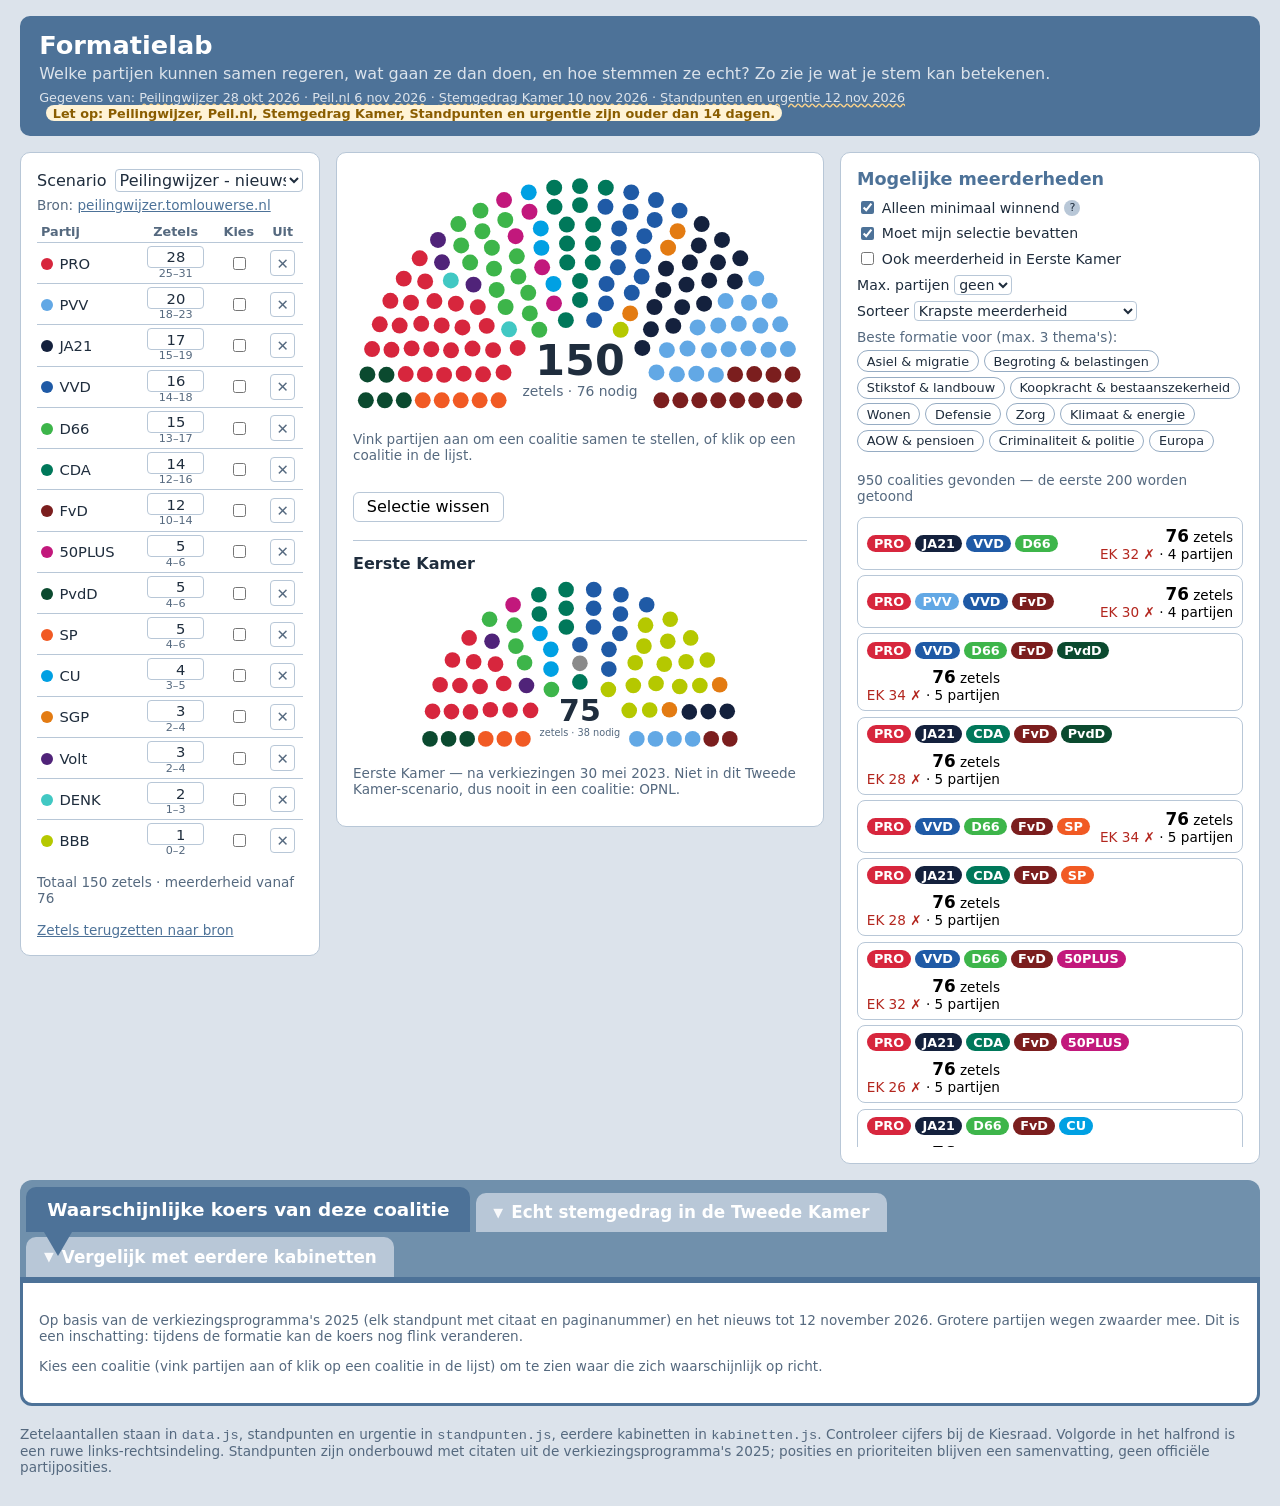
==== index.html @ 72b6d00f "Alle 11 thema's onderbouwd met citaten uit de verkiezingsprogramma's 2025 176 standpunten (16 partij" ====
<!DOCTYPE html>
<html lang="nl">
<head>
  <meta charset="utf-8">
  <meta name="viewport" content="width=device-width, initial-scale=1">
  <title>Formatielab</title>
  <link rel="stylesheet" href="style.css">
</head>
<body>
  <header>
    <h1>Formatielab</h1>
    <p class="sub">Welke partijen kunnen samen regeren, wat gaan ze dan doen, en hoe stemmen ze echt? Zo zie je wat je stem kan betekenen.</p>
    <p class="actueel" id="actueel"></p>
  </header>

  <main>
    <section class="paneel" id="paneel-partijen">
      <div class="regel">
        <label for="scenario">Scenario</label>
        <select id="scenario"></select>
      </div>
      <p id="scenario-bron" class="klein"></p>
      <table id="partijen">
        <thead>
          <tr><th>Partij</th><th>Zetels</th><th title="In coalitie">Kies</th><th title="Uitsluiten">Uit</th></tr>
        </thead>
        <tbody></tbody>
      </table>
      <p id="totaal" class="klein"></p>
      <button type="button" id="herstel" class="link">Zetels terugzetten naar bron</button>
    </section>

    <section class="paneel" id="paneel-kamer">
      <svg class="halfrond" id="halfrond" viewBox="-1.06 -1.08 2.12 1.16" role="img" aria-label="Zetelverdeling"></svg>
      <div id="samenvatting"></div>
      <button type="button" id="wis">Selectie wissen</button>
      <h3 class="ek-titel">Eerste Kamer</h3>
      <svg class="halfrond" id="halfrond-ek" viewBox="-1.06 -1.08 2.12 1.16" role="img" aria-label="Zetelverdeling Eerste Kamer"></svg>
      <p id="ek-bron" class="klein"></p>
    </section>

    <section class="paneel" id="paneel-coalities">
      <h2>Mogelijke meerderheden</h2>
      <div class="filters">
        <label><input type="checkbox" id="f-minimaal"> Alleen minimaal winnend <span class="uitleg" title="Elke partij in de coalitie is nodig voor de meerderheid">?</span></label>
        <label><input type="checkbox" id="f-selectie"> Moet mijn selectie bevatten</label>
        <label><input type="checkbox" id="f-ek"> Ook meerderheid in Eerste Kamer</label>
        <label>Max. partijen
          <select id="f-max">
            <option value="0">geen</option><option value="2">2</option><option value="3">3</option>
            <option value="4">4</option><option value="5">5</option><option value="6">6</option>
          </select>
        </label>
        <label>Sorteer
          <select id="f-sorteer">
            <option value="krap">Krapste meerderheid</option>
            <option value="weinig">Minste partijen</option>
            <option value="groot">Grootste meerderheid</option>
            <option value="thema">Beste voor gekozen thema's</option>
          </select>
        </label>
      </div>
      <div class="themakeuze">
        <span class="klein">Beste formatie voor (max. 3 thema's):</span>
        <div id="f-themas" class="themaknoppen"></div>
        <div id="f-richting" class="richtingen"></div>
      </div>
      <p id="aantal" class="klein"></p>
      <ol id="coalities"></ol>
    </section>
  </main>

  <section class="tabs" id="paneel-tabs">
    <div class="tabbalk" role="tablist" aria-label="Analyse van de gekozen coalitie">
      <button type="button" class="tab" role="tab" id="tab-analyse" aria-controls="paneel-analyse" data-tab="analyse">Waarschijnlijke koers van deze coalitie</button>
      <button type="button" class="tab" role="tab" id="tab-stemgedrag" aria-controls="paneel-stemgedrag" data-tab="stemgedrag">Echt stemgedrag in de Tweede Kamer</button>
      <button type="button" class="tab" role="tab" id="tab-historie" aria-controls="paneel-historie" data-tab="historie">Vergelijk met eerdere kabinetten</button>
    </div>

    <div class="tabpaneel" role="tabpanel" id="paneel-analyse" aria-labelledby="tab-analyse">
      <p class="klein" id="analyse-uitleg"></p>
      <div id="analyse"></div>
    </div>

    <div class="tabpaneel" role="tabpanel" id="paneel-stemgedrag" aria-labelledby="tab-stemgedrag">
      <p class="klein">Hoe vaak stemden deze partijen echt hetzelfde over moties, amendementen en wetten? Gebaseerd op alle
        stemmingen in de huidige Tweede Kamer, niet op inschattingen.</p>
      <div id="stemgedrag"></div>
    </div>

    <div class="tabpaneel" role="tabpanel" id="paneel-historie" aria-labelledby="tab-historie">
      <p class="klein">Welke echte kabinetten sinds 2002 hadden (deels) dezelfde partijen, hoe lang hielden ze het vol,
        en wat deden ze echt per thema? Naast elkaar met de verwachting voor jouw coalitie.</p>
      <div id="historie"></div>
    </div>
  </section>

  <footer class="klein">
    Zetelaantallen staan in <code>data.js</code>, standpunten en urgentie in <code>standpunten.js</code>, eerdere kabinetten in <code>kabinetten.js</code>.
    Controleer cijfers bij de Kiesraad. Volgorde in het halfrond is een ruwe links-rechtsindeling.
    Standpunten zijn onderbouwd met citaten uit de verkiezingsprogramma's 2025; posities en prioriteiten blijven een samenvatting, geen officiële partijposities.
  </footer>

  <script src="data.js"></script>
  <script src="peilingen.js"></script>
  <script src="standpunten.js"></script>
  <script src="stemgedrag.js"></script>
  <script src="stemanalyse.js"></script>
  <script src="analyse.js"></script>
  <script src="kabinetten.js"></script>
  <script src="historie.js"></script>
  <script src="app.js"></script>
  <script src="actueel.js"></script>
  <script>
    // Tabbladen: klik op een tab om die te openen; klik op de open tab om alles in te klappen.
    // De keuze wordt onthouden.
    (function () {
      var SLEUTEL = 'formatielab-tab';
      var tabs = Array.prototype.slice.call(document.querySelectorAll('.tabbalk .tab'));
      function toon(naam) {
        tabs.forEach(function (t) {
          var actief = t.dataset.tab === naam;
          t.classList.toggle('actief', actief);
          t.setAttribute('aria-selected', actief ? 'true' : 'false');
          document.getElementById(t.getAttribute('aria-controls')).hidden = !actief;
        });
        document.getElementById('paneel-tabs').classList.toggle('ingeklapt', !naam);
        localStorage.setItem(SLEUTEL, naam || 'dicht');
      }
      tabs.forEach(function (t) {
        t.addEventListener('click', function () {
          toon(t.classList.contains('actief') ? '' : t.dataset.tab);
        });
      });
      var bewaard = localStorage.getItem(SLEUTEL);
      toon(bewaard === 'dicht' ? '' : (tabs.some(function (t) { return t.dataset.tab === bewaard; }) ? bewaard : 'analyse'));
    })();
  </script>
</body>
</html>
---- style.css ----
:root {
  /* Kleurenpalet (van donker naar licht) */
  --blauw-1: #4D7298;
  --blauw-2: #7090AC;
  --blauw-3: #96ACC3;
  --blauw-4: #B8C7D7;
  --blauw-5: #DCE3EB;

  --achtergrond: var(--blauw-5);
  --paneel: #ffffff;
  --vlak: #f1f4f8;
  --tekst: #1f2d3d;
  --zacht: #55697f;
  --lijn: var(--blauw-4);
  --lijn-licht: #e6ecf2;
  --accent: var(--blauw-1);
  --goed: #1e7a3c;
  --fout: #b3261e;
  font-family: system-ui, -apple-system, "Segoe UI", Roboto, sans-serif;
  color: var(--tekst);
  background: var(--achtergrond);
}

* { box-sizing: border-box; }
body { margin: 0; padding: 1rem 1.25rem 2rem; }

body > header { background: var(--blauw-1); color: #fff; border-radius: 10px; padding: .9rem 1.2rem; margin-bottom: 1rem; }
header h1 { margin: 0; font-size: 1.6rem; }
header .sub { margin: .2rem 0 0; color: var(--blauw-5); }

main {
  display: grid;
  grid-template-columns: minmax(250px, 300px) minmax(320px, 1fr) minmax(300px, 420px);
  gap: 1rem;
  align-items: start;
}
@media (max-width: 1050px) {
  main { grid-template-columns: repeat(2, minmax(0, 1fr)); }
  #paneel-kamer { grid-column: 1 / -1; order: -1; }
}
@media (max-width: 680px) {
  main { grid-template-columns: minmax(0, 1fr); }
}

.paneel {
  background: var(--paneel);
  border: 1px solid var(--lijn);
  border-radius: 10px;
  padding: 1rem;
}
.paneel h2 { margin: 0 0 .6rem; font-size: 1.1rem; color: var(--blauw-1); }

.regel { display: flex; gap: .5rem; align-items: center; margin-bottom: .6rem; }
.regel select { flex: 1; min-width: 0; }
select, input[type=number], button { font: inherit; }

.klein { font-size: .85rem; color: var(--zacht); }
.waarschuwing { color: var(--fout); font-weight: 600; }

/* Partijtabel */
#partijen { width: 100%; border-collapse: collapse; font-size: .92rem; }
#partijen th { text-align: left; font-weight: 600; color: var(--zacht); font-size: .8rem; padding: .2rem .25rem; }
#partijen td { padding: .18rem .25rem; border-top: 1px solid var(--lijn); }
#partijen td:nth-child(n+2), #partijen th:nth-child(n+2) { text-align: center; }
#partijen input[type=number] { width: 3.6rem; padding: .1rem .2rem; text-align: right; }
#partijen tr.uitgesloten .naam { text-decoration: line-through; color: var(--zacht); }
#partijen tr.gekozen { background: var(--blauw-5); }
.stip { display: inline-block; width: .75rem; height: .75rem; border-radius: 50%; margin-right: .4rem; vertical-align: -1px; }
.sluit {
  border: 1px solid var(--lijn); background: #fff; border-radius: 4px;
  width: 1.6rem; height: 1.6rem; cursor: pointer; color: var(--zacht); padding: 0;
}
.sluit[aria-pressed=true] { background: var(--fout); color: #fff; border-color: var(--fout); }

button.link { background: none; border: none; color: var(--accent); padding: 0; cursor: pointer; text-decoration: underline; font-size: .85rem; }

/* Halfrond */
.halfrond { width: 100%; height: auto; display: block; }
.halfrond .zetel { transition: opacity .15s; }
.halfrond .gedimd { opacity: .18; }
.halfrond .uit { opacity: .07; }
.halfrond .midden-getal { font-size: .2px; font-weight: 700; text-anchor: middle; fill: var(--tekst); }
.halfrond .midden-label { font-size: .065px; text-anchor: middle; fill: var(--zacht); }

#samenvatting { margin: .6rem 0; min-height: 3.2rem; }
#samenvatting .status { font-size: 1.05rem; margin: 0 0 .35rem; }
#samenvatting .ok { color: var(--goed); font-weight: 700; }
#samenvatting .nee { color: var(--fout); font-weight: 700; }
#wis { padding: .3rem .8rem; border-radius: 6px; border: 1px solid var(--lijn); background: #fff; cursor: pointer; }

/* Chips */
.chips { display: flex; flex-wrap: wrap; gap: .25rem; }
.chip {
  display: inline-block; padding: .08rem .45rem; border-radius: 999px;
  color: #fff; font-size: .8rem; font-weight: 600; white-space: nowrap;
}

/* Coalitielijst */
.filters { display: flex; flex-wrap: wrap; gap: .4rem 1rem; font-size: .88rem; margin-bottom: .4rem; }
.filters label { display: flex; align-items: center; gap: .3rem; }
.uitleg { display: inline-block; width: 1rem; height: 1rem; line-height: 1rem; text-align: center; border-radius: 50%; background: var(--lijn); font-size: .7rem; cursor: help; }

#coalities { list-style: none; padding: 0; margin: 0; max-height: 70vh; overflow-y: auto; }
#coalities li + li { margin-top: .35rem; }
.coalitie {
  width: 100%; text-align: left; display: flex; justify-content: space-between; align-items: center; gap: .5rem;
  border: 1px solid var(--lijn); background: #fff; border-radius: 8px; padding: .45rem .55rem; cursor: pointer;
}
.coalitie:hover { border-color: var(--accent); }
.coalitie.actief { border-color: var(--accent); background: var(--blauw-5); }
.coalitie .cijfers { text-align: right; white-space: nowrap; font-size: .85rem; }
.coalitie .cijfers strong { font-size: 1.05rem; }

.coalitie .ek-ok { color: var(--goed); }
.coalitie .ek-nee { color: var(--fout); }

/* Eerste Kamer */
.ek-titel { margin: 1.1rem 0 .3rem; font-size: 1rem; border-top: 1px solid var(--lijn); padding-top: .8rem; }
#halfrond-ek { width: 70%; height: auto; display: block; margin: 0 auto; }
#samenvatting .ek-regel { margin: .35rem 0 0; font-size: .92rem; }
#samenvatting .ek-regel .ok, #samenvatting .ek-regel .nee { font-weight: 600; }

footer { margin-top: 1.25rem; }

/* Bron en marge */
#scenario-bron { margin: -.3rem 0 .5rem; }
.zetelcel { white-space: nowrap; }
.marge { display: block; font-size: .7rem; color: var(--zacht); line-height: 1.1; }

/* Analyse: wat gaat de coalitie doen? */
#paneel-analyse { margin-top: 1rem; }
.overzicht { display: grid; grid-template-columns: repeat(auto-fit, minmax(220px, 1fr)); gap: .75rem; margin-bottom: 1rem; }
.overzicht-blok { background: var(--vlak); border: 1px solid var(--lijn); border-radius: 8px; padding: .6rem .8rem; }
.overzicht-blok h3 { margin: 0 0 .35rem; font-size: .95rem; }
.overzicht-blok ul { margin: 0; padding-left: 1.1rem; font-size: .9rem; }
.overzicht-blok li + li { margin-top: .2rem; }

.rij-knoppen { display: flex; flex-wrap: wrap; align-items: center; gap: .3rem 1rem; margin-bottom: .5rem; }
.rij-knoppen .klein { margin-right: auto; }
.thema-lijst { display: flex; flex-direction: column; gap: .5rem; }
.thema-rij { border: 1px solid var(--lijn); border-left: 5px solid var(--blauw-3); border-radius: 8px; background: #fff; }
.thema-rij > summary { list-style: none; cursor: pointer; display: flex; flex-wrap: wrap; align-items: center; gap: .4rem .6rem; padding: .6rem .85rem; }
.thema-rij > summary::-webkit-details-marker { display: none; }
.thema-rij > summary:hover { background: var(--vlak); border-radius: 0 8px 8px 0; }
.thema-rij .pijl { display: inline-block; width: 1em; color: var(--zacht); transition: transform .15s; }
.thema-rij[open] .pijl { transform: rotate(90deg); }
.rij-naam { font-weight: 700; font-size: 1.02rem; }
.rij-richting { color: var(--zacht); font-size: .9rem; }
.thema-rij > summary .as.compact { margin: 0 0 0 auto; width: 180px; flex: none; }
.thema-rij[open] > summary .as.compact { visibility: hidden; }
.rij-inhoud { display: grid; grid-template-columns: minmax(0, 3fr) minmax(0, 2fr); gap: 1rem 1.5rem; padding: 0 .85rem .3rem 2.3rem; }
.rij-inhoud p, .thema-rij p { margin: .4rem 0; }
.thema-rij .richting { font-weight: 600; }
.meters { display: grid; gap: .45rem; margin: .5rem 0 .7rem; }
.meter-kop { display: flex; justify-content: space-between; font-size: .85rem; }
.meter-balk { height: 6px; background: var(--blauw-5); border-radius: 3px; overflow: hidden; margin-top: .15rem; }
.meter-balk span { display: block; height: 100%; background: var(--blauw-2); }
.buiten { font-size: .9rem; }
.standpunt-tabel { width: calc(100% - 3.15rem); margin: .3rem .85rem .3rem 2.3rem; border-collapse: collapse; font-size: .9rem; }
.standpunt-tabel th { text-align: left; font-size: .78rem; color: var(--zacht); font-weight: 600; border-bottom: 1px solid var(--lijn); padding: .25rem .4rem; }
.standpunt-tabel td { border-bottom: 1px solid var(--lijn-licht); padding: .3rem .4rem; vertical-align: top; }
.standpunt-tabel .getal { text-align: right; }
.prio { letter-spacing: .1em; color: var(--accent); white-space: nowrap; }
.actualiteit { font-size: .88rem; margin: .4rem .85rem .8rem 2.3rem !important; padding: .4rem .6rem; background: var(--vlak); border-radius: 6px; }
.bronnen { margin: 0 .85rem .8rem 2.3rem; border: 1px solid var(--lijn); border-radius: 6px; background: var(--vlak); font-size: .88rem; }
.bronnen > summary { cursor: pointer; padding: .4rem .6rem; color: var(--accent); font-weight: 600; }
.bronnen-inhoud { display: grid; grid-template-columns: repeat(auto-fit, minmax(240px, 1fr)); gap: .5rem 1.2rem; padding: 0 .6rem; }
.bronnen h4 { margin: .3rem 0 .25rem; font-size: .85rem; }
.bronnen ul { margin: 0; padding-left: 1.1rem; }
.bronnen li + li { margin-top: .2rem; }
.bronnen .verantwoording { margin: .5rem .6rem .6rem !important; }
@media (max-width: 760px) {
  .bronnen { margin-left: .85rem; }
  .rij-inhoud { grid-template-columns: 1fr; padding-left: .85rem; }
  .standpunt-tabel { width: calc(100% - 1.7rem); margin-left: .85rem; }
  .actualiteit { margin-left: .85rem !important; }
  .thema-rij > summary .as.compact { width: 100%; margin-left: 0; }
}

.badge { display: inline-block; padding: .05rem .5rem; border-radius: 999px; font-size: .75rem; font-weight: 600; background: var(--blauw-5); color: var(--tekst); }
.soort-speerpunt { border-left-color: #1e7a3c; }  .soort-speerpunt .soort, .badge.soort-speerpunt { background: #dcf1e2; color: #1e7a3c; }
.soort-compromis { border-left-color: #c98a00; }  .soort-compromis .soort, .badge.soort-compromis { background: #fbefd2; color: #8a5d00; }
.soort-strijd    { border-left-color: #b3261e; }  .soort-strijd .soort, .badge.soort-strijd { background: #f8dcda; color: #b3261e; }
.soort-midden    { border-left-color: var(--blauw-2); }  .soort-midden .soort, .badge.soort-midden { background: var(--blauw-5); color: var(--blauw-1); }
.soort-weinig    { border-left-color: var(--blauw-4); }  .soort-weinig .soort, .badge.soort-weinig { background: #efefef; color: #666; }
.badge.soort-mini { font-size: .7rem; padding: 0 .4rem; }
.badge.urgent-2 { background: #ffe8cc; color: #9a4a00; }
.badge.urgent-3 { background: #b3261e; color: #fff; }
.urgent-oordeel { font-size: .88rem; background: #fff6ea; border-radius: 6px; padding: .3rem .5rem; }

.as { margin: .5rem 0 .2rem; }
.as-balk { position: relative; background: linear-gradient(90deg, var(--blauw-5), #f3f6f9 50%, var(--blauw-5)); border-radius: 6px; margin: 0 7px; }
.as-midden { position: absolute; left: 50%; top: 0; bottom: 0; border-left: 1px dashed var(--blauw-3); }
.as-stip { position: absolute; width: 14px; height: 14px; margin-left: -7px; border-radius: 50%; border: 2px solid #fff; box-shadow: 0 0 0 1px rgba(0,0,0,.15); cursor: help; }
.as-stip.zwak { opacity: .45; }
.as-koers { position: absolute; top: -4px; bottom: -4px; width: 3px; margin-left: -1.5px; background: var(--tekst); border-radius: 2px; }
.as-labels { display: flex; justify-content: space-between; gap: .5rem; font-size: .72rem; color: var(--zacht); margin-top: .2rem; }
.as-labels span:last-child { text-align: right; }

/* Palet: knoppen, invoer en focus */
#wis, .sluit, .coalitie { background: var(--paneel); }
#wis:hover { background: var(--blauw-5); border-color: var(--blauw-3); }
select, input[type=number] { border: 1px solid var(--blauw-4); border-radius: 4px; background: #fff; color: var(--tekst); }
input[type=checkbox] { accent-color: var(--blauw-1); }
a { color: var(--blauw-1); }
a:visited { color: #5d5f8f; }
.uitleg { background: var(--blauw-4); color: var(--tekst); }
.prio { color: var(--blauw-1); }
.thema-rij[open] > summary { border-bottom: 1px solid var(--lijn-licht); margin-bottom: .4rem; }

/* Eerdere kabinetten */
#paneel-historie { margin-top: 1rem; }
.hist-samenvatting { background: var(--blauw-5); border-radius: 8px; padding: .6rem .8rem; margin: .4rem 0 .6rem; }
.hist-rij { border: 1px solid var(--lijn); border-left: 5px solid var(--blauw-3); border-radius: 8px; background: #fff; }
.hist-rij.exact { border-left-color: var(--blauw-1); }
.hist-rij > summary { list-style: none; cursor: pointer; display: flex; flex-wrap: wrap; align-items: center; gap: .4rem .6rem; padding: .6rem .85rem; }
.hist-rij > summary::-webkit-details-marker { display: none; }
.hist-rij > summary:hover { background: var(--vlak); border-radius: 0 8px 8px 0; }
.hist-rij .pijl { display: inline-block; width: 1em; color: var(--zacht); transition: transform .15s; }
.hist-rij[open] > summary .pijl { transform: rotate(90deg); }
.hist-rij > summary .chips { display: inline-flex; }
.hist-inhoud { padding: 0 0 .2rem; }
.hist-feiten { margin: .2rem .85rem .5rem 2.3rem; padding-left: 1rem; font-size: .92rem; }
.hist-feiten li + li { margin-top: .2rem; }
.hist-tabel td:first-child { white-space: nowrap; }
.bronnen-lijst { margin: 0 .6rem; padding-left: 1.1rem; }
.badge.hist-exact { background: var(--blauw-1); color: #fff; }
.badge.hist-overlap { background: var(--blauw-5); color: var(--blauw-1); }
.badge.hist-gevallen { background: #f8dcda; color: #b3261e; }
.badge.hist-vol { background: #dcf1e2; color: #1e7a3c; }
.badge.hist-zittend { background: var(--blauw-4); color: var(--tekst); }
@media (max-width: 760px) {
  .hist-feiten { margin-left: .85rem; }
  .hist-tabel td:first-child { white-space: normal; }
}
.hist-rij.anders > summary { opacity: .65; }

/* Eerdere kabinetten: uitklapbare thema's */
.hist-kop, .hist-thema > summary { display: grid; grid-template-columns: 1.2em minmax(140px, 1fr) minmax(0, 2.2fr) minmax(0, 1.6fr); gap: .3rem .8rem; align-items: start; }
.hist-kop { margin: .3rem .85rem 0 2.3rem; padding: 0 .4rem .25rem; font-size: .78rem; color: var(--zacht); font-weight: 600; border-bottom: 1px solid var(--lijn); }
.hist-kop span:first-child { grid-column: 2; }
.hist-themas { margin: 0 .85rem .4rem 2.3rem; }
.hist-thema { border-bottom: 1px solid var(--lijn-licht); }
.hist-thema > summary { list-style: none; cursor: pointer; padding: .4rem; font-size: .92rem; }
.hist-thema > summary::-webkit-details-marker { display: none; }
.hist-thema > summary:hover { background: var(--vlak); }
.hist-thema .pijl { display: inline-block; color: var(--zacht); transition: transform .15s; }
.hist-thema[open] > summary .pijl { transform: rotate(90deg); }
.hist-thema[open] > summary { background: var(--vlak); }
.ht-inhoud { display: grid; grid-template-columns: repeat(auto-fit, minmax(240px, 1fr)); gap: .4rem 1.2rem; padding: .3rem .4rem .7rem 2rem; font-size: .9rem; background: var(--vlak); }
.ht-inhoud h4 { margin: .3rem 0 .2rem; font-size: .82rem; color: var(--blauw-1); }
.ht-inhoud p { margin: .2rem 0; }
.ht-inhoud ul { margin: 0; padding-left: 1.1rem; }
.ht-inhoud li + li { margin-top: .15rem; }
.hist-verantwoording { margin: .2rem .85rem .7rem 2.3rem !important; }
@media (max-width: 760px) {
  .hist-kop { display: none; }
  .hist-themas { margin-left: .85rem; }
  .hist-thema > summary { grid-template-columns: 1.2em minmax(0, 1fr); }
  .hist-thema > summary .ht-toen, .hist-thema > summary .ht-nu { grid-column: 2; }
  .ht-inhoud { padding-left: .6rem; }
}

/* Inklapbare secties */
details.sectie > summary { list-style: none; cursor: pointer; display: flex; align-items: center; gap: .6rem; }
details.sectie > summary::-webkit-details-marker { display: none; }
details.sectie > summary h2 { margin: 0; display: inline; }
details.sectie > summary::before { content: '▸'; color: var(--blauw-1); font-size: 1.1rem; transition: transform .15s; display: inline-block; }
details.sectie[open] > summary::before { transform: rotate(90deg); }
details.sectie > summary .sectie-hint::after { content: 'klik om uit te klappen'; font-size: .8rem; color: var(--zacht); }
details.sectie[open] > summary .sectie-hint::after { content: 'klik om in te klappen'; }
details.sectie[open] > summary { margin-bottom: .6rem; }
details.sectie > summary:hover h2 { text-decoration: underline; }

/* Echt stemgedrag */
#paneel-stemgedrag { margin-top: 1rem; }
.sg-overzicht { display: grid; grid-template-columns: repeat(auto-fit, minmax(280px, 1fr)); gap: .75rem; margin-bottom: 1rem; }
.sg-paren { list-style: none; padding: 0; margin: 0; }
.sg-paren li { display: flex; align-items: center; gap: .35rem; flex-wrap: wrap; }
.sg-paren li + li { margin-top: .3rem; }
.sg-balk { display: inline-block; width: 90px; height: 7px; background: var(--blauw-5); border-radius: 4px; overflow: hidden; vertical-align: middle; }
.sg-balk > span { display: block; height: 100%; background: var(--blauw-2); }
.sg-balk > .sg-hoog { background: #1e7a3c; }
.sg-balk > .sg-midden { background: #c98a00; }
.sg-balk > .sg-laag { background: #b3261e; }
.sg-voorbeelden ul { padding-left: 1rem; }
.sg-voorbeelden li + li { margin-top: .5rem; }
.sg-voor { color: #1e7a3c; font-size: .85rem; }
.sg-tegen { color: #b3261e; font-size: .85rem; margin-left: .5rem; }
.sg-inhoud { grid-template-columns: minmax(220px, 1fr) minmax(0, 2fr); }
@media (max-width: 760px) { .sg-inhoud { grid-template-columns: 1fr; } }

/* Actualiteit van de gegevens (in de kop) */
header .actueel { margin: .45rem 0 0; font-size: .8rem; color: var(--blauw-5); }
header .actueel span.oud { text-decoration: underline wavy #ffd58a; }
header .actueel .oud-melding { display: inline-block; margin-left: .4rem; background: #fff3d6; color: #8a5d00; padding: .05rem .45rem; border-radius: 999px; }

/* Tabbladen onder de kamer: koers / stemgedrag / eerdere kabinetten */
.tabs { margin-top: 1rem; }
.tabbalk { display: flex; flex-wrap: wrap; gap: .35rem; align-items: flex-end; padding: .4rem .4rem 0; background: var(--blauw-2); border-radius: 12px 12px 0 0; }
.tab {
  font: inherit; font-weight: 700; font-size: 1.05rem; cursor: pointer;
  border: none; border-radius: 10px 10px 0 0; padding: .6rem 1.1rem;
  background: var(--blauw-4); color: #fff; display: flex; align-items: center; gap: .5rem;
}
.tab::before { content: '▼'; font-size: .8rem; opacity: .9; }
.tab:hover { background: var(--blauw-3); }
.tab.actief { background: var(--blauw-1); color: #fff; font-size: 1.15rem; padding: .75rem 1.3rem; }
.tab.actief::before { content: none; }
.tab:focus-visible { outline: 3px solid #fff; outline-offset: -3px; }
.tabpaneel { background: var(--paneel); border: 3px solid var(--blauw-1); border-top: 6px solid var(--blauw-1); border-radius: 0 0 12px 12px; padding: 1rem; }
.tabs.ingeklapt .tabbalk { border-radius: 12px; padding-bottom: .4rem; }
.tabs.ingeklapt .tab { border-radius: 10px; }
#paneel-analyse, #paneel-stemgedrag, #paneel-historie { margin-top: 0; }
@media (max-width: 760px) {
  .tab, .tab.actief { font-size: .95rem; padding: .5rem .8rem; flex: 1 1 100%; border-radius: 8px; }
  .tabbalk { padding-bottom: .4rem; }
}

/* Pijltje onder de geselecteerde tab (als een tekstballon), wijst naar de inhoud */
.tab.actief { position: relative; z-index: 2; }
.tab.actief::after {
  content: ''; position: absolute; left: 1.1rem; top: 100%;
  border-left: 14px solid transparent; border-right: 14px solid transparent;
  border-top: 24px solid var(--blauw-1);
}
.tabs.ingeklapt .tab::after { content: none; }
@media (max-width: 760px) { .tab.actief::after { top: 100%; border-top-width: 12px; border-left-width: 8px; border-right-width: 8px; } }

/* Beste formatie per thema */
.themakeuze { margin: .2rem 0 .5rem; }
.themaknoppen { display: flex; flex-wrap: wrap; gap: .3rem; margin-top: .25rem; }
.themaknop { font: inherit; font-size: .8rem; padding: .15rem .55rem; border-radius: 999px; border: 1px solid var(--blauw-3); background: #fff; color: var(--tekst); cursor: pointer; }
.themaknop:hover:not([disabled]) { background: var(--blauw-5); }
.themaknop.aan { background: var(--blauw-1); border-color: var(--blauw-1); color: #fff; font-weight: 600; }
.themaknop[disabled] { opacity: .45; cursor: not-allowed; }
.coalitie { flex-wrap: wrap; }
.themascores { flex-basis: 100%; display: flex; flex-wrap: wrap; gap: .25rem; margin-top: .3rem; }
.themascore { font-size: .75rem; padding: .05rem .45rem; border-radius: 999px; cursor: help; }
.themascore.score-hoog { background: #dcf1e2; color: #1e7a3c; }
.themascore.score-midden { background: #fbefd2; color: #8a5d00; }
.themascore.score-laag { background: #f8dcda; color: #b3261e; }

/* Richting per gekozen thema */
.richtingen { display: grid; gap: .3rem; margin-top: .4rem; }
.richtingrij { display: flex; flex-wrap: wrap; align-items: center; gap: .25rem; font-size: .8rem; }
.richting-naam { font-weight: 600; margin-right: .2rem; }
.richtingknop { font: inherit; font-size: .75rem; padding: .1rem .5rem; border-radius: 6px; border: 1px solid var(--blauw-4); background: #fff; color: var(--tekst); cursor: pointer; }
.richtingknop:hover { background: var(--blauw-5); }
.richtingknop.aan { background: var(--blauw-2); border-color: var(--blauw-2); color: #fff; font-weight: 600; }

/* Onderbouwing met citaten uit verkiezingsprogramma's */
.citaat { display: block; margin-top: .2rem; font-size: .8rem; font-style: italic; color: var(--zacht); }
.citaat a { font-style: normal; white-space: nowrap; }
.badge.bron-ok { background: #dcf1e2; color: #1e7a3c; }
.badge.bron-nee { background: #efefef; color: #777; font-weight: 500; }
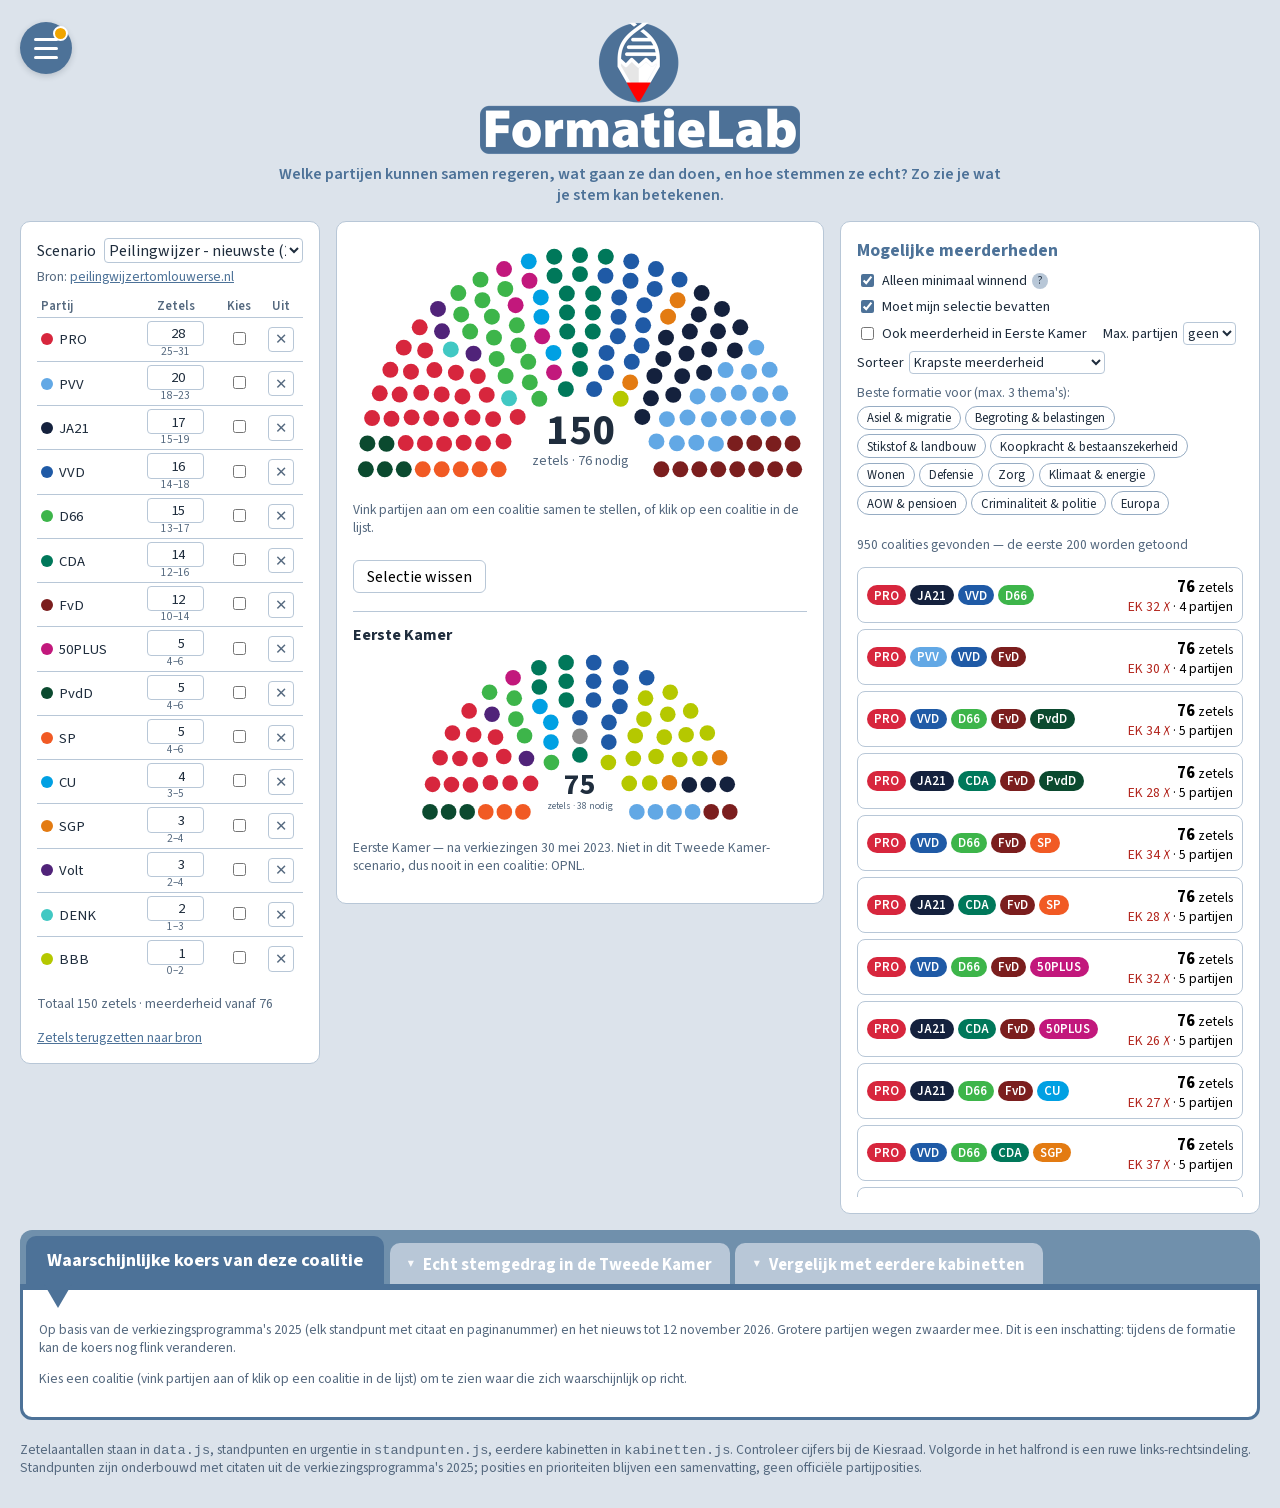
==== commit 8ac099a1: "Kop met FormatieLab-logo en menu met actualiteit en controleerknop Logo bijgesneden naar img/ (plus " ====
--- a/index.html
+++ b/index.html
@@ -3,15 +3,29 @@
 <head>
   <meta charset="utf-8">
   <meta name="viewport" content="width=device-width, initial-scale=1">
-  <title>Formatielab</title>
+  <title>FormatieLab</title>
+  <meta name="description" content="Welke partijen kunnen samen regeren, wat gaan ze dan doen, en hoe stemmen ze echt? Met peilingen, verkiezingsprogramma's en stemgedrag uit de Tweede Kamer.">
+  <link rel="icon" type="image/png" sizes="32x32" href="img/favicon-32.png">
+  <link rel="apple-touch-icon" href="img/icoon-192.png">
   <link rel="stylesheet" href="style.css">
 </head>
 <body>
-  <header>
-    <h1>Formatielab</h1>
+  <header class="kop">
+    <button type="button" class="menuknop" id="menuknop" aria-expanded="false" aria-controls="menu" title="Gegevens en bijwerken">
+      <span></span><span></span><span></span>
+    </button>
+    <h1><img src="img/logo.png" alt="FormatieLab" class="logo" width="640" height="266"></h1>
     <p class="sub">Welke partijen kunnen samen regeren, wat gaan ze dan doen, en hoe stemmen ze echt? Zo zie je wat je stem kan betekenen.</p>
-    <p class="actueel" id="actueel"></p>
   </header>
+
+  <aside class="menu" id="menu" hidden>
+    <h2>Hoe actueel zijn de gegevens?</h2>
+    <div class="actueel" id="actueel"></div>
+    <button type="button" class="ververs" id="ververs">⟳ Controleren op nieuwe gegevens</button>
+    <p class="klein" id="ververs-status"></p>
+    <p class="klein">Peilingen en stemmingen worden elke ochtend rond 07:30 automatisch opgehaald. De Peilingwijzer zelf
+      verschijnt onregelmatig, meestal eens per paar weken. Standpunten en eerdere kabinetten worden met de hand bijgehouden.</p>
+  </aside>
 
   <main>
     <section class="paneel" id="paneel-partijen">
--- a/style.css
+++ b/style.css
@@ -1,3 +1,20 @@
+/* Lettertype: Source Sans 3 (Adobe, SIL Open Font License 1.1, zie fonts/SourceSans3-LICENSE.md).
+   Variabel font: alle gewichten van 200 t/m 900 in één bestand. */
+@font-face {
+  font-family: 'Source Sans 3';
+  src: url('fonts/SourceSans3VF-Upright.ttf.woff2') format('woff2');
+  font-weight: 200 900;
+  font-style: normal;
+  font-display: swap;
+}
+@font-face {
+  font-family: 'Source Sans 3';
+  src: url('fonts/SourceSans3VF-Italic.ttf.woff2') format('woff2');
+  font-weight: 200 900;
+  font-style: italic;
+  font-display: swap;
+}
+
 :root {
   /* Kleurenpalet (van donker naar licht) */
   --blauw-1: #4D7298;
@@ -16,7 +33,7 @@
   --accent: var(--blauw-1);
   --goed: #1e7a3c;
   --fout: #b3261e;
-  font-family: system-ui, -apple-system, "Segoe UI", Roboto, sans-serif;
+  font-family: "Source Sans 3", system-ui, -apple-system, "Segoe UI", Roboto, sans-serif;
   color: var(--tekst);
   background: var(--achtergrond);
 }
@@ -354,3 +371,50 @@
 .citaat a { font-style: normal; white-space: nowrap; }
 .badge.bron-ok { background: #dcf1e2; color: #1e7a3c; }
 .badge.bron-nee { background: #efefef; color: #777; font-weight: 500; }
+
+/* Indiener van een motie */
+.sg-indiener { font-size: .95rem; margin-right: .4rem; }
+.sg-indiener .mede { font-weight: 400; font-size: .8rem; color: var(--zacht); }
+.sg-voorbeelden li { padding: .35rem 0; }
+
+/* Kop met logo en menu (vervangt de blauwe balk) */
+body > header.kop { position: relative; background: none; color: var(--tekst); text-align: center; padding: .4rem 3.5rem .2rem; margin-bottom: .8rem; }
+header.kop h1 { margin: 0; line-height: 0; }
+header.kop .logo { width: min(320px, 70vw); height: auto; }
+header.kop .sub { margin: .45rem auto 0; max-width: 46rem; color: var(--blauw-1); font-weight: 600; font-size: 1rem; }
+
+.menuknop {
+  position: absolute; left: 0; top: .4rem; width: 52px; height: 52px; border-radius: 50%;
+  border: none; background: var(--blauw-1); cursor: pointer; display: flex; flex-direction: column;
+  align-items: center; justify-content: center; gap: 6px; box-shadow: 0 2px 6px rgba(31, 45, 61, .2);
+}
+.menuknop span { display: block; width: 24px; height: 3px; border-radius: 2px; background: #fff; transition: transform .2s, opacity .2s; }
+.menuknop.open span:nth-child(1) { transform: translateY(9px) rotate(45deg); }
+.menuknop.open span:nth-child(2) { opacity: 0; }
+.menuknop.open span:nth-child(3) { transform: translateY(-9px) rotate(-45deg); }
+.menuknop.let-op::after { content: ''; position: absolute; top: 4px; right: 4px; width: 11px; height: 11px; border-radius: 50%; background: #f0a500; border: 2px solid #fff; }
+.menuknop:focus-visible { outline: 3px solid var(--blauw-2); outline-offset: 2px; }
+
+.menu {
+  position: absolute; z-index: 20; left: 1.25rem; top: 4.4rem; width: min(360px, calc(100vw - 2.5rem));
+  background: var(--blauw-1); color: #fff; border-radius: 14px; padding: 1rem 1.1rem; box-shadow: 0 8px 24px rgba(31, 45, 61, .3);
+}
+.menu h2 { margin: 0 0 .6rem; font-size: 1.05rem; }
+.menu .klein { color: var(--blauw-5); }
+.bronlijst { list-style: none; margin: 0; padding: 0; display: grid; gap: .45rem; }
+.bronlijst li { display: grid; grid-template-columns: 1fr auto; gap: 0 .6rem; }
+.bronlijst li span { font-weight: 600; }
+.bronlijst li small { grid-column: 1 / -1; color: var(--blauw-5); font-size: .78rem; }
+.bronlijst li.oud strong { color: #ffd58a; }
+.menu .oud-melding { margin: .7rem 0 0; background: #fff3d6; color: #8a5d00; border-radius: 999px; padding: .3rem .8rem; font-weight: 600; font-size: .85rem; }
+.ververs { margin-top: .8rem; width: 100%; font: inherit; font-weight: 700; border: none; border-radius: 999px; padding: .5rem 1rem; background: #fff; color: var(--blauw-1); cursor: pointer; }
+.ververs:hover:not([disabled]) { background: var(--blauw-5); }
+.ververs[disabled] { opacity: .6; cursor: wait; }
+#ververs-status { min-height: 1.2em; margin: .5rem 0; color: #fff; }
+@media (max-width: 680px) {
+  body > header.kop { padding: .2rem 3rem 0; }
+  header.kop .logo { width: min(220px, 60vw); }
+  header.kop .sub { font-size: .88rem; }
+  .menuknop { width: 44px; height: 44px; }
+  .menu { left: .6rem; top: 3.6rem; }
+}
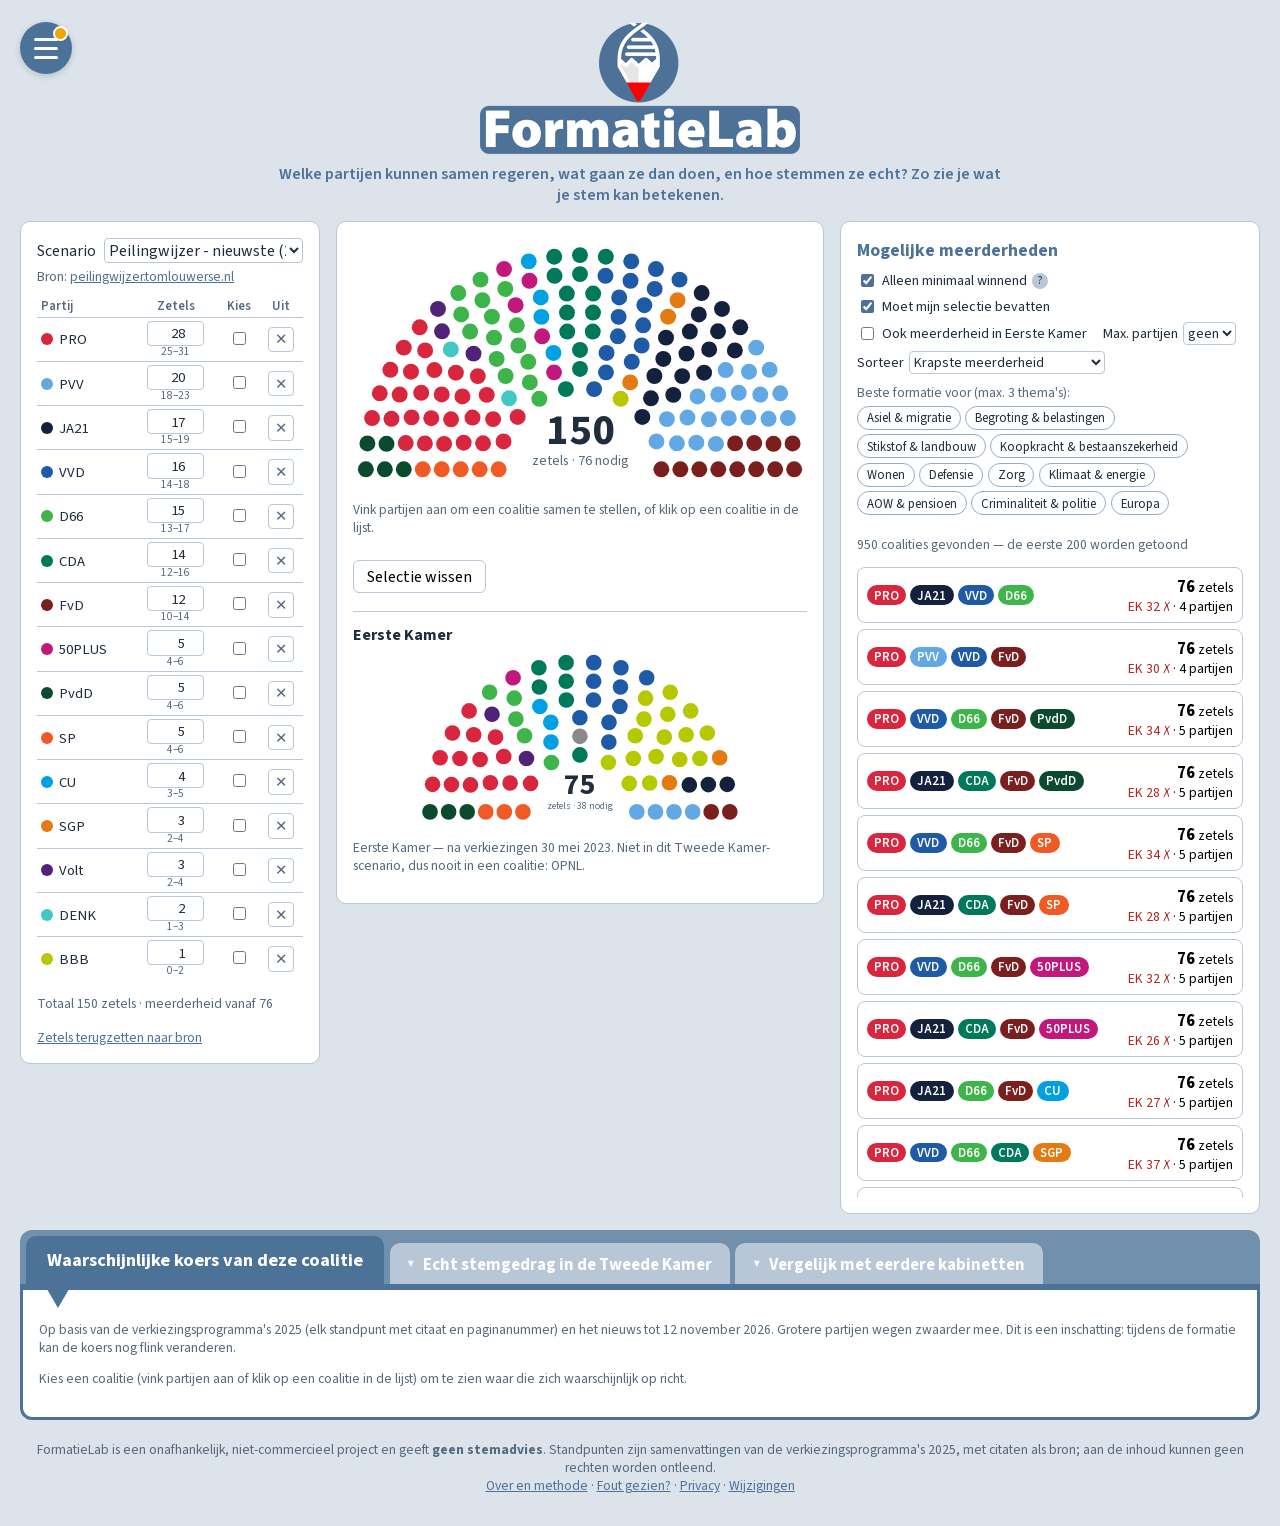
==== commit c5d77e40: "Pagina Over en methode: geen stemadvies, methode, bronnen, correcties, privacy, logboek Co-Authored-" ====
--- a/index.html
+++ b/index.html
@@ -25,6 +25,12 @@
     <p class="klein" id="ververs-status"></p>
     <p class="klein">Peilingen en stemmingen worden elke ochtend rond 07:30 automatisch opgehaald. De Peilingwijzer zelf
       verschijnt onregelmatig, meestal eens per paar weken. Standpunten en eerdere kabinetten worden met de hand bijgehouden.</p>
+    <ul class="menu-links">
+      <li><a href="over.html">Over en methode</a></li>
+      <li><a href="over.html#stemadvies">Geen stemadvies: waarom?</a></li>
+      <li><a href="over.html#fout">Fout gezien? Meld het</a></li>
+      <li><a href="over.html#wijzigingen">Wijzigingslogboek</a></li>
+    </ul>
   </aside>
 
   <main>
@@ -110,11 +116,12 @@
   </section>
 
   <footer class="klein">
-    Zetelaantallen staan in <code>data.js</code>, standpunten en urgentie in <code>standpunten.js</code>, eerdere kabinetten in <code>kabinetten.js</code>.
-    Controleer cijfers bij de Kiesraad. Volgorde in het halfrond is een ruwe links-rechtsindeling.
-    Standpunten zijn onderbouwd met citaten uit de verkiezingsprogramma's 2025; posities en prioriteiten blijven een samenvatting, geen officiële partijposities.
+    FormatieLab is een onafhankelijk, niet-commercieel project en geeft <strong>geen stemadvies</strong>.
+    Standpunten zijn samenvattingen van de verkiezingsprogramma's 2025, met citaten als bron; aan de inhoud kunnen geen rechten worden ontleend.
+    <br><a href="over.html">Over en methode</a> · <a href="over.html#fout">Fout gezien?</a> · <a href="over.html#privacy">Privacy</a> · <a href="over.html#wijzigingen">Wijzigingen</a>
   </footer>
 
+  <script src="wijzigingen.js"></script>
   <script src="data.js"></script>
   <script src="peilingen.js"></script>
   <script src="standpunten.js"></script>
--- a/style.css
+++ b/style.css
@@ -418,3 +418,20 @@
   .menuknop { width: 44px; height: 44px; }
   .menu { left: .6rem; top: 3.6rem; }
 }
+
+/* Tekstpagina (Over en methode) */
+.tekstpagina main.tekst { display: block; max-width: 52rem; margin: 0 auto; padding: 1.2rem 1.6rem 1.6rem; line-height: 1.6; }
+.tekst h2 { color: var(--blauw-1); margin: 1.8rem 0 .5rem; font-size: 1.3rem; scroll-margin-top: 1rem; }
+.tekst h3 { margin: 1.1rem 0 .3rem; font-size: 1.05rem; }
+.tekst ul { padding-left: 1.2rem; }
+.tekst li + li { margin-top: .35rem; }
+.tekst .nadruk { background: var(--blauw-5); border-left: 5px solid var(--blauw-1); border-radius: 8px; padding: .7rem 1rem; }
+.tekst .inhoud { font-size: .9rem; background: var(--vlak); border-radius: 8px; padding: .5rem .8rem; }
+.logboek { list-style: none; padding-left: 0 !important; }
+.logboek li { border-left: 3px solid var(--blauw-3); padding-left: .7rem; }
+.tekstpagina footer, body > footer { text-align: center; color: var(--zacht); }
+
+/* Links in het menu */
+.menu-links { list-style: none; margin: 1rem 0 0; padding: .8rem 0 0; border-top: 1px solid rgba(255,255,255,.25); display: grid; gap: .35rem; }
+.menu-links a { color: #fff; font-weight: 600; text-decoration: none; }
+.menu-links a:hover { text-decoration: underline; }
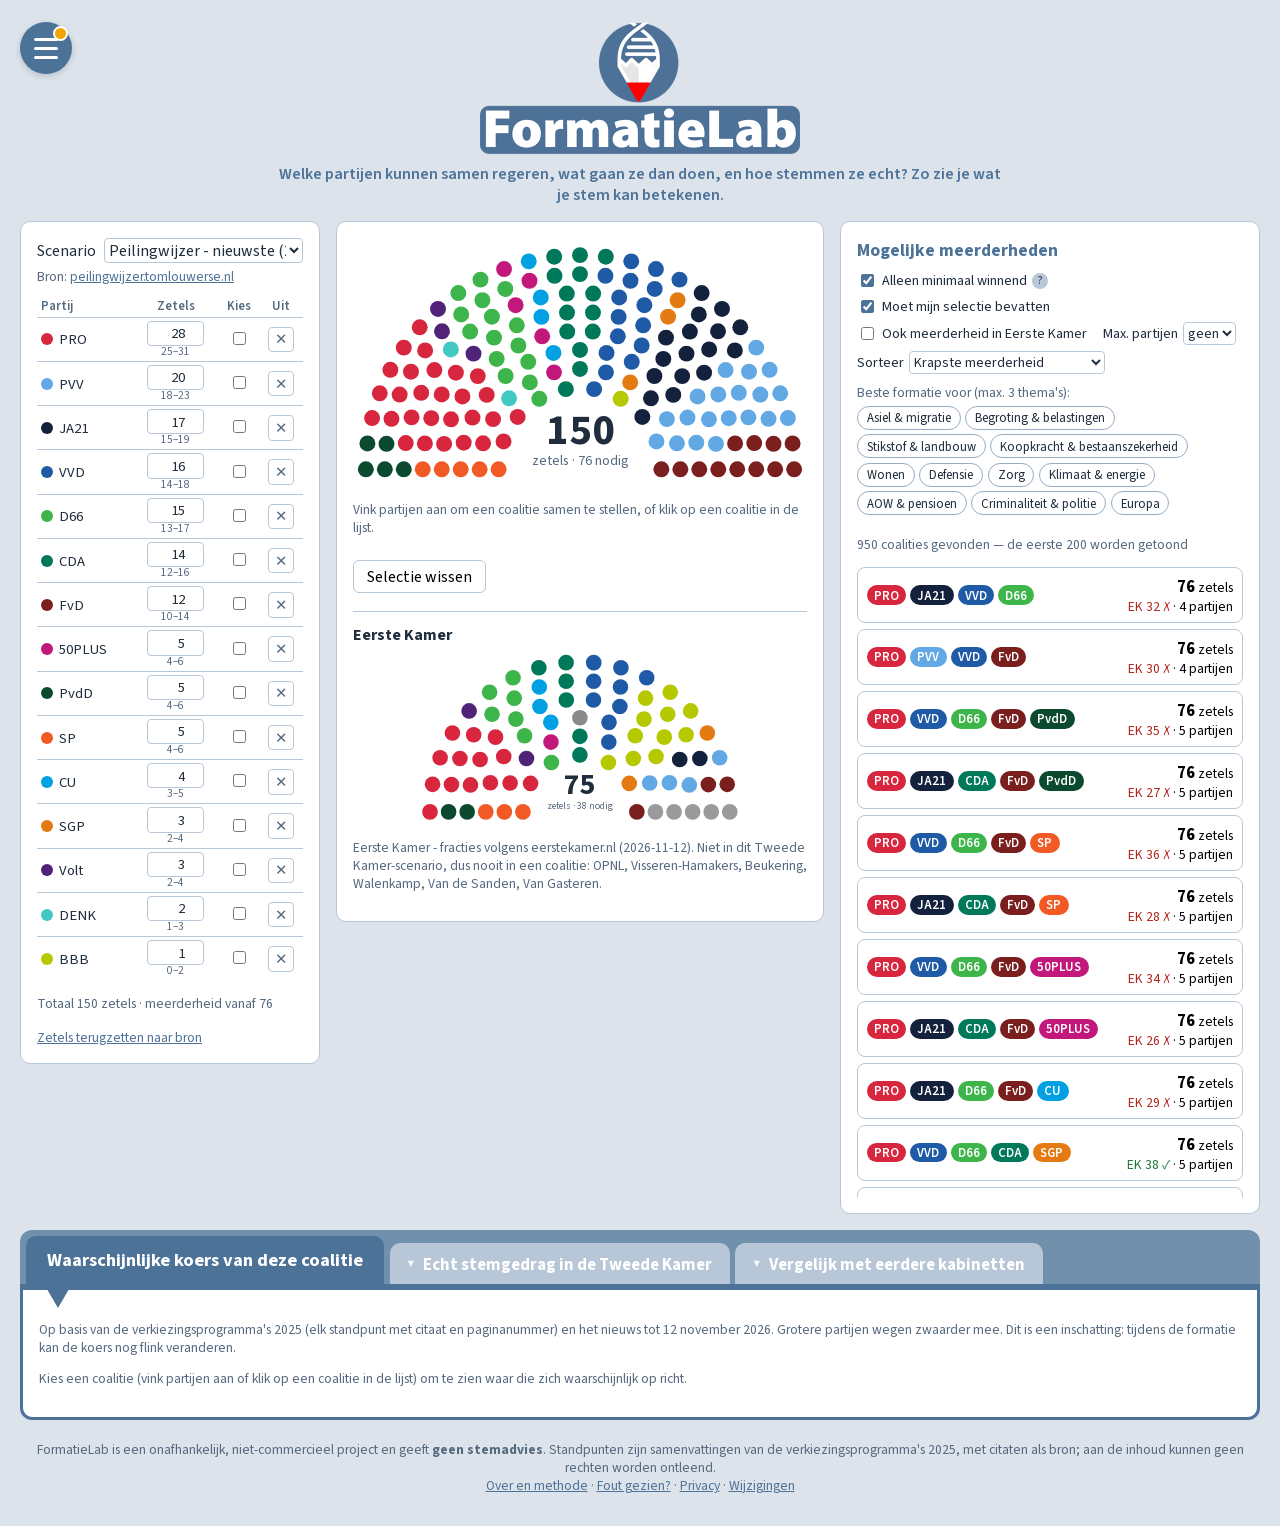
==== commit d2edb3b6: "Eerste Kamer: gecorrigeerd en dagelijks automatisch van eerstekamer.nl Co-Authored-By: Claude Opus 5" ====
--- a/index.html
+++ b/index.html
@@ -123,6 +123,7 @@
 
   <script src="wijzigingen.js"></script>
   <script src="data.js"></script>
+  <script src="eerstekamer.js"></script>
   <script src="peilingen.js"></script>
   <script src="standpunten.js"></script>
   <script src="stemgedrag.js"></script>
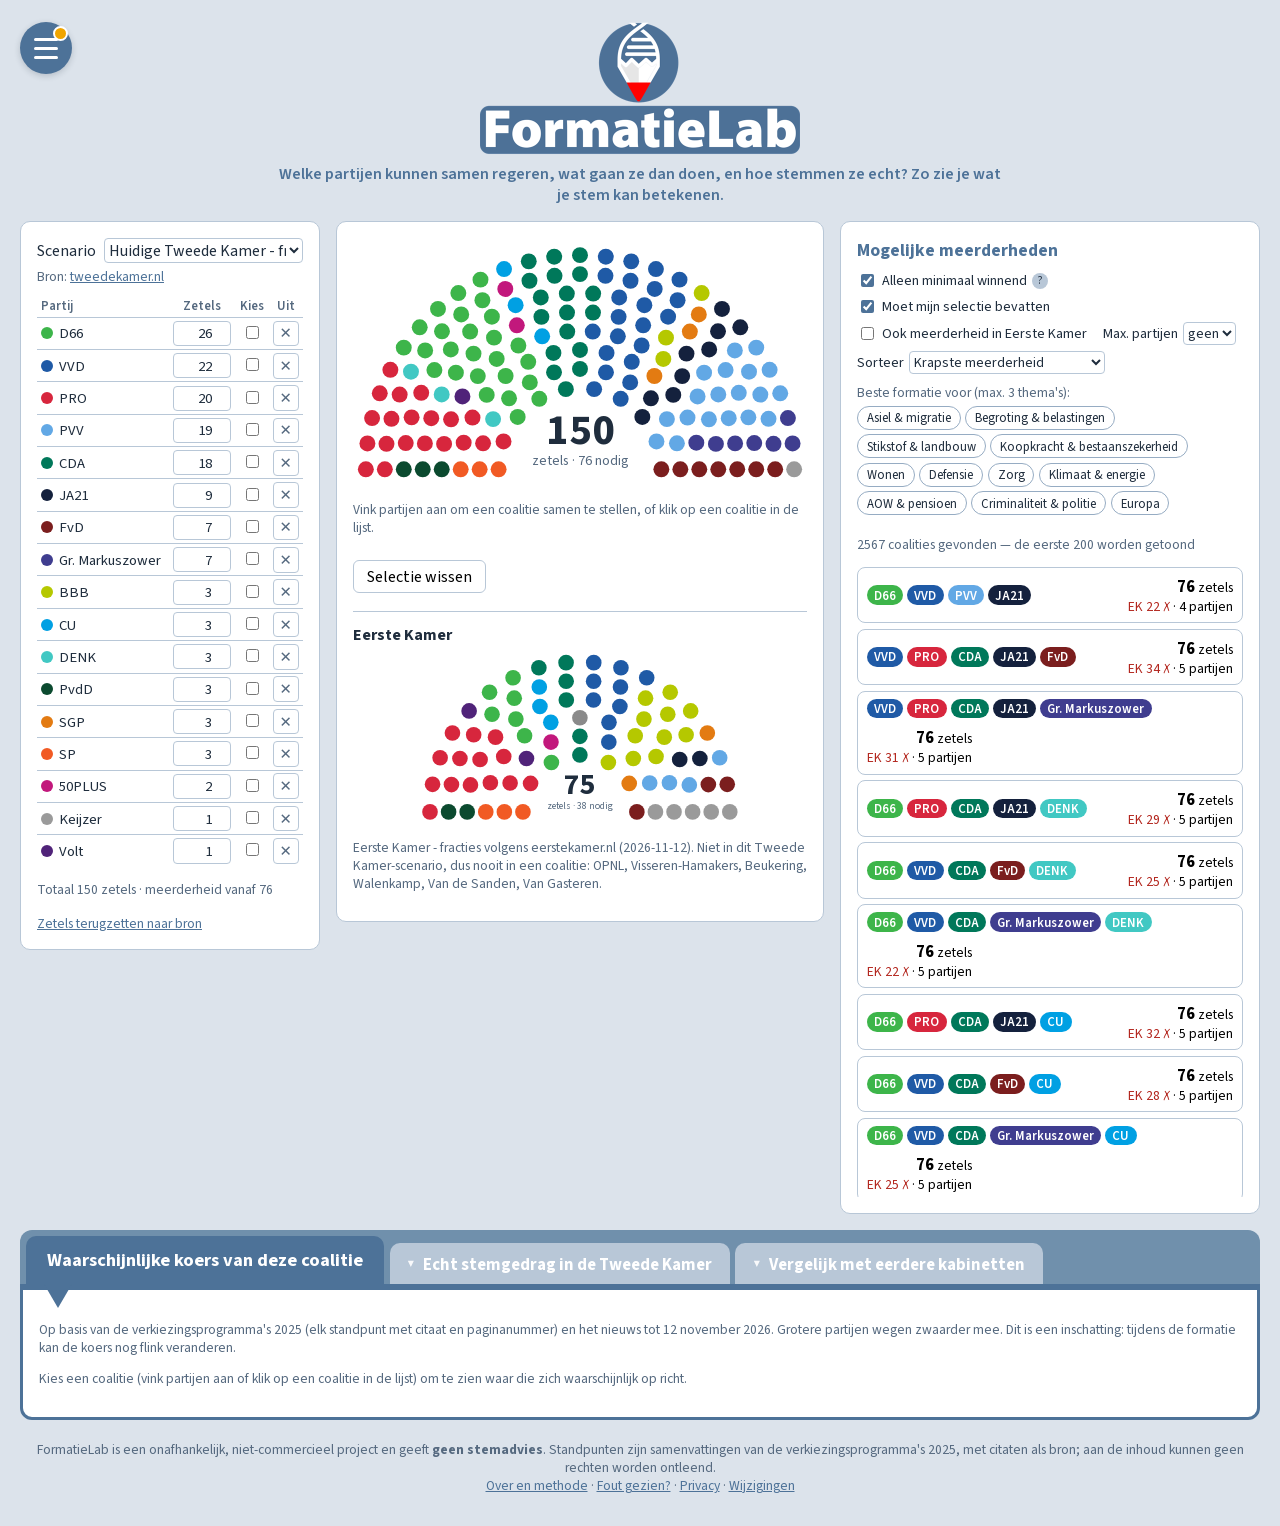
==== commit 0a299655: "Effect op Nederland per kabinet: officiële kerncijfers van Eurostat en CBS Co-Authored-By: Claude Op" ====
--- a/index.html
+++ b/index.html
@@ -124,11 +124,13 @@
   <script src="wijzigingen.js"></script>
   <script src="data.js"></script>
   <script src="eerstekamer.js"></script>
+  <script src="tweedekamer.js"></script>
   <script src="peilingen.js"></script>
   <script src="standpunten.js"></script>
   <script src="stemgedrag.js"></script>
   <script src="stemanalyse.js"></script>
   <script src="analyse.js"></script>
+  <script src="kerncijfers.js"></script>
   <script src="kabinetten.js"></script>
   <script src="historie.js"></script>
   <script src="app.js"></script>
--- a/style.css
+++ b/style.css
@@ -435,3 +435,16 @@
 .menu-links { list-style: none; margin: 1rem 0 0; padding: .8rem 0 0; border-top: 1px solid rgba(255,255,255,.25); display: grid; gap: .35rem; }
 .menu-links a { color: #fff; font-weight: 600; text-decoration: none; }
 .menu-links a:hover { text-decoration: underline; }
+
+/* Effect op Nederland (kerncijfers per kabinet) */
+.hist-effect { margin-bottom: .6rem; }
+.eff-uitleg { margin: .3rem .6rem !important; }
+.eff-scroll { overflow-x: auto; margin: .3rem .6rem; }
+.eff-tabel { border-collapse: collapse; font-size: .85rem; min-width: 100%; }
+.eff-tabel th, .eff-tabel td { padding: .3rem .5rem; border-bottom: 1px solid var(--lijn-licht); white-space: nowrap; }
+.eff-tabel thead th { color: var(--zacht); font-weight: 600; font-size: .78rem; }
+.eff-tabel tbody th { text-align: left; font-weight: 600; cursor: help; }
+.eff-tabel .getal { text-align: right; font-variant-numeric: tabular-nums; }
+.eff-beter { color: #1e7a3c; font-weight: 600; }
+.eff-slechter { color: #b3261e; font-weight: 600; }
+.eff-neutraal { color: var(--zacht); font-weight: 600; }
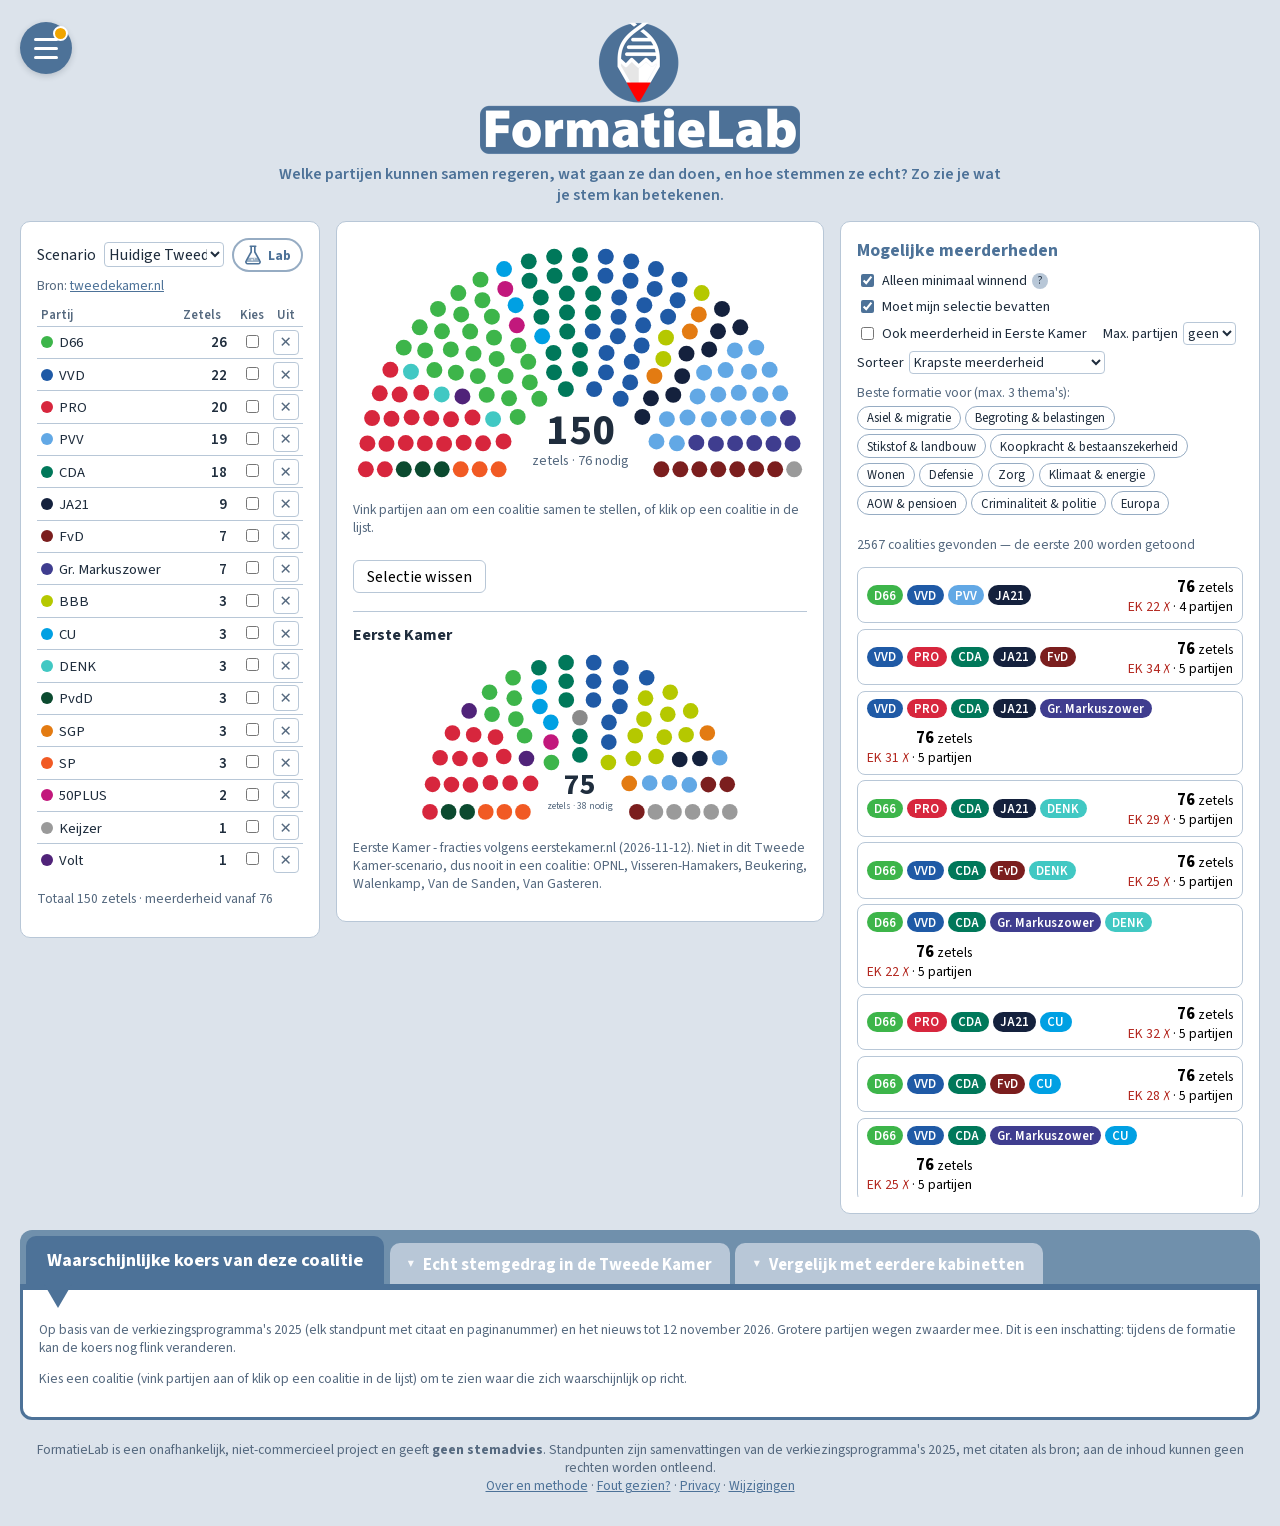
==== commit e1011b32: "Lab-knop: zetels alleen aanpasbaar als het Lab aan staat Co-Authored-By: Claude Opus 5.5 <noreply@an" ====
--- a/index.html
+++ b/index.html
@@ -38,6 +38,10 @@
       <div class="regel">
         <label for="scenario">Scenario</label>
         <select id="scenario"></select>
+        <button type="button" class="labknop" id="labknop" aria-pressed="false" title="Lab: zetels zelf aanpassen">
+          <svg viewBox="0 0 24 24" width="22" height="22" aria-hidden="true"><path d="M9 2.5h6M10 2.5v6.2L4.6 18.4A2 2 0 0 0 6.4 21.5h11.2a2 2 0 0 0 1.8-3.1L14 8.7V2.5" fill="none" stroke="currentColor" stroke-width="1.8" stroke-linecap="round" stroke-linejoin="round"/><path d="M7.2 15h9.6l2 3.4a.9.9 0 0 1-.8 1.3H6a.9.9 0 0 1-.8-1.3z" fill="currentColor" opacity=".55"/><circle cx="11" cy="17.3" r=".9" fill="#fff"/><circle cx="13.6" cy="16.2" r=".6" fill="#fff"/></svg>
+          <span class="labtekst">Lab</span>
+        </button>
       </div>
       <p id="scenario-bron" class="klein"></p>
       <table id="partijen">
@@ -46,6 +50,7 @@
         </thead>
         <tbody></tbody>
       </table>
+      <p class="labuitleg" id="labuitleg" hidden>Lab staat aan: pas de zetels aan en zie direct welke meerderheden er ontstaan of verdwijnen.</p>
       <p id="totaal" class="klein"></p>
       <button type="button" id="herstel" class="link">Zetels terugzetten naar bron</button>
     </section>
--- a/style.css
+++ b/style.css
@@ -448,3 +448,27 @@
 .eff-beter { color: #1e7a3c; font-weight: 600; }
 .eff-slechter { color: #b3261e; font-weight: 600; }
 .eff-neutraal { color: var(--zacht); font-weight: 600; }
+
+/* Lab-knop: zetels alleen aanpasbaar als het Lab aan staat */
+.labknop {
+  display: inline-flex; align-items: center; gap: .3rem; flex: none;
+  font: inherit; font-weight: 700; font-size: .85rem; cursor: pointer;
+  padding: .25rem .6rem .25rem .45rem; border-radius: 999px;
+  border: 2px solid var(--blauw-3); background: #fff; color: var(--blauw-1);
+}
+.labknop:hover { background: var(--blauw-5); }
+.labknop.aan { background: var(--blauw-1); border-color: var(--blauw-1); color: #fff; }
+.labknop:focus-visible { outline: 3px solid var(--blauw-2); outline-offset: 2px; }
+.labuitleg { margin: .5rem 0 0; font-size: .82rem; background: var(--blauw-5); color: var(--blauw-1); border-radius: 8px; padding: .35rem .6rem; font-weight: 600; }
+
+/* Zetels vast (Lab uit): gewoon een getal, geen invoerveld */
+#partijen input.zetels[readonly] {
+  border-color: transparent; background: transparent; cursor: default; font-weight: 600; color: var(--tekst);
+  -moz-appearance: textfield; appearance: textfield;
+}
+#partijen input.zetels[readonly]::-webkit-inner-spin-button,
+#partijen input.zetels[readonly]::-webkit-outer-spin-button { -webkit-appearance: none; margin: 0; }
+#partijen input.zetels[readonly]:focus { outline: none; }
+/* Lab aan: duidelijk bewerkbaar */
+.lab-aan #partijen input.zetels { border: 1px solid var(--blauw-2); background: #fff; }
+#partijen input.zetels.gewijzigd { color: #8a5d00; background: #fff3d6; border-color: #e0b44c; font-weight: 700; }
